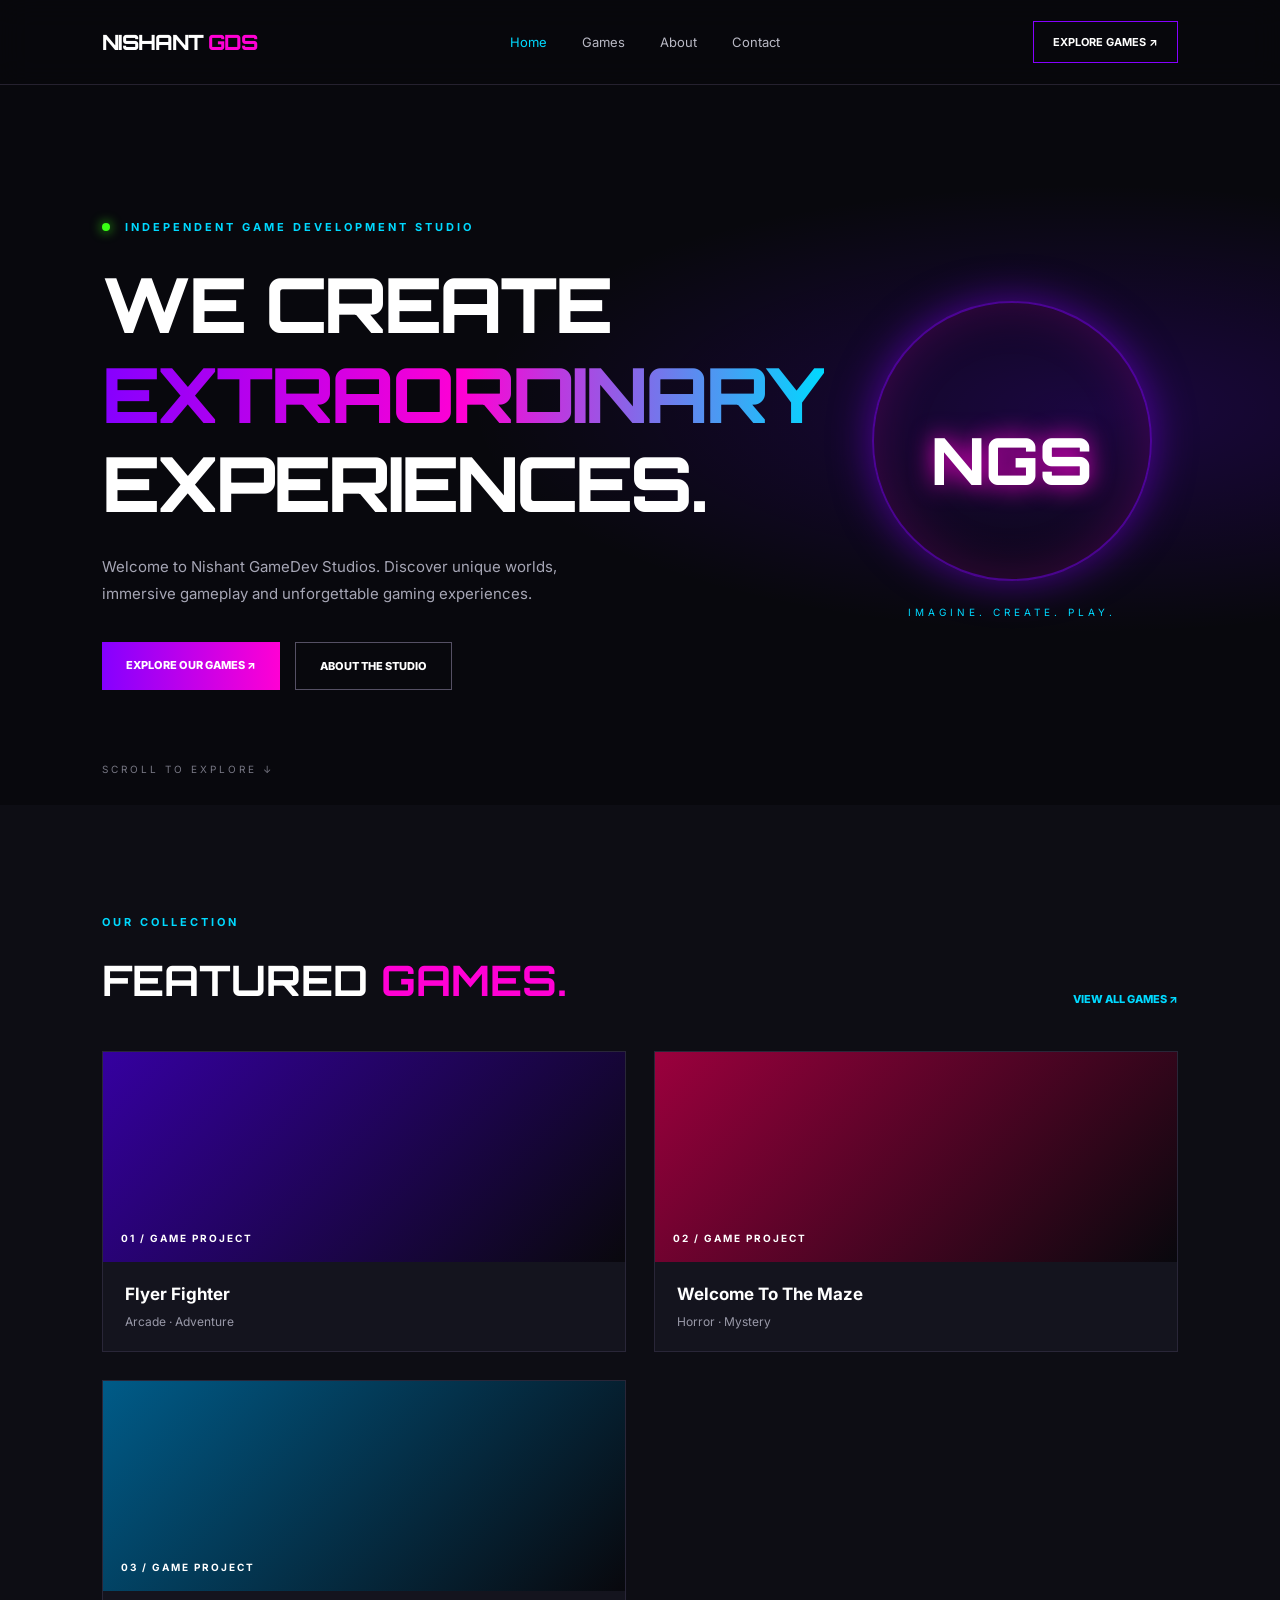
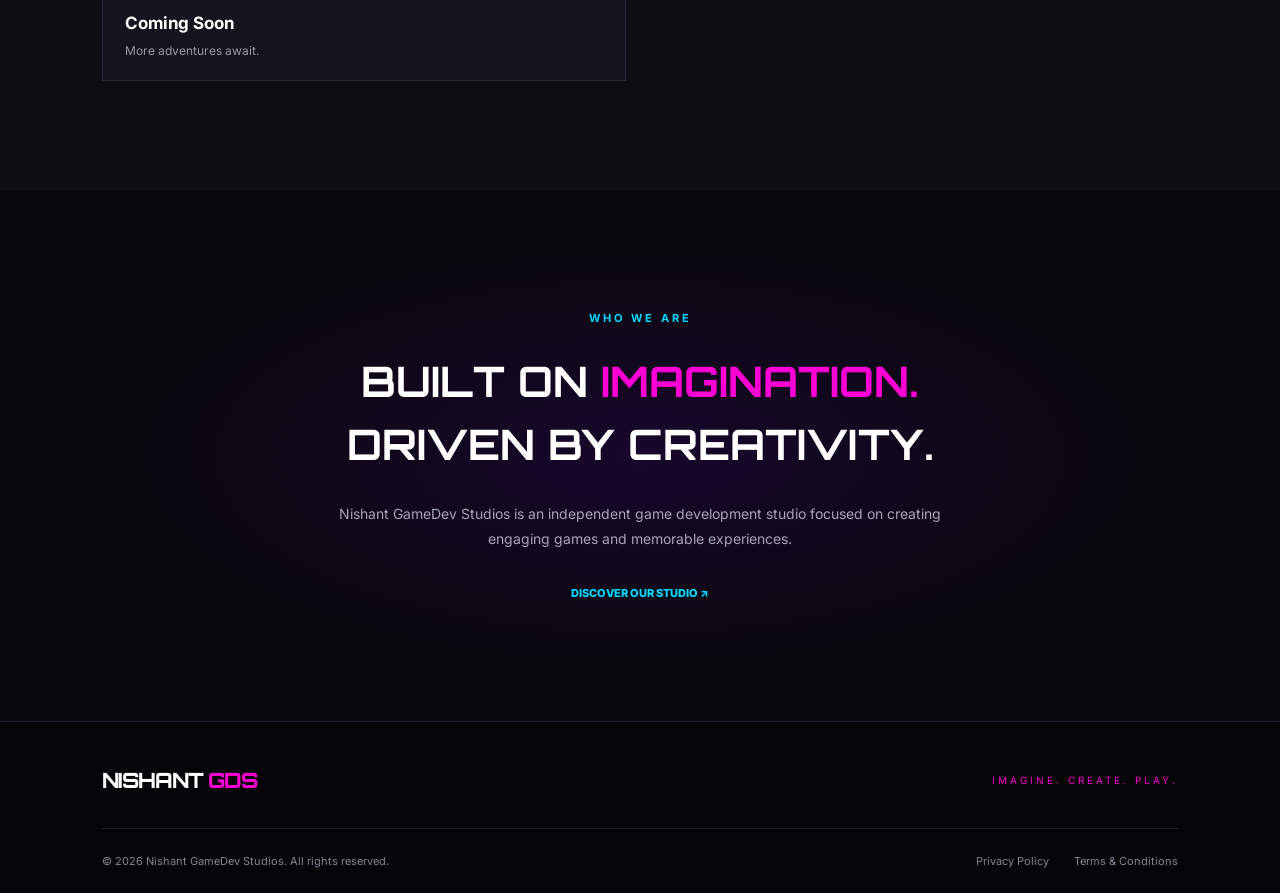
==== index.html @ 8010d28c "Add files via upload" ====
<!DOCTYPE html>
<html lang="en">

<head>
  <meta charset="UTF-8">
  <meta name="viewport" content="width=device-width, initial-scale=1.0">
  
  <title>Nishant GameDev Studios</title>
  
  <meta name="description" content="Nishant GameDev Studios - Creating unique worlds and unforgettable gaming experiences.">
  
  <link rel="stylesheet" href="style.css">
  
  <link rel="preconnect" href="https://fonts.googleapis.com">
  <link rel="preconnect" href="https://fonts.gstatic.com" crossorigin>
  
  <link href="https://fonts.googleapis.com/css2?family=Orbitron:wght@500;600;700;800&family=Inter:wght@400;500;600;700;800&display=swap" rel="stylesheet">
</head>

<body>
  
  <header class="navbar">
    
    <a href="index.html" class="logo">
      NISHANT<span>GDS</span>
    </a>
    
    <nav class="nav-links">
      <a href="index.html" class="active">Home</a>
      <a href="games.html">Games</a>
      <a href="about.html">About</a>
      <a href="contact.html">Contact</a>
    </nav>
    
    <a href="games.html" class="nav-button">
      EXPLORE GAMES ↗
    </a>
    
  </header>
  
  
  <main>
    
    <!-- HERO SECTION -->
    
    <section class="hero">
      
      <div class="hero-content">
        
        <p class="hero-label">
          <span class="status-dot"></span>
          INDEPENDENT GAME DEVELOPMENT STUDIO
        </p>
        
        <h1>
          WE CREATE<br>
          <span class="gradient-text">EXTRAORDINARY</span><br>
          EXPERIENCES.
        </h1>
        
        <p class="hero-description">
          Welcome to Nishant GameDev Studios.
          Discover unique worlds, immersive gameplay
          and unforgettable gaming experiences.
        </p>
        
        <div class="hero-buttons">
          
          <a href="games.html" class="primary-button">
            EXPLORE OUR GAMES ↗
          </a>
          
          <a href="about.html" class="secondary-button">
            ABOUT THE STUDIO
          </a>
          
        </div>
        
      </div>
      
      <div class="hero-decoration">
        
        <div class="glow-circle"></div>
        
        <div class="hero-symbol">NGS</div>
        
        <p>IMAGINE. CREATE. PLAY.</p>
        
      </div>
      
      <div class="scroll-indicator">
        SCROLL TO EXPLORE ↓
      </div>
      
    </section>
    
    
    <!-- FEATURED GAMES -->
    
    <section class="games-section" id="games">
      
      <div class="section-heading">
        
        <div>
          <p class="section-label">OUR COLLECTION</p>
          <h2>FEATURED <span>GAMES.</span></h2>
        </div>
        
        <a href="games.html" class="text-link">
          VIEW ALL GAMES ↗
        </a>
        
      </div>
      
      
      <div class="games-grid">
        
        <article class="game-card">
          
          <div class="game-image game-image-one">
            <span>01 / GAME PROJECT</span>
          </div>
          
          <div class="game-info">
            <h3>Flyer Fighter</h3>
            <p>Arcade · Adventure</p>
          </div>
          
        </article>
        
        
        <article class="game-card">
          
          <div class="game-image game-image-two">
            <span>02 / GAME PROJECT</span>
          </div>
          
          <div class="game-info">
            <h3>Welcome To The Maze</h3>
            <p>Horror · Mystery</p>
          </div>
          
        </article>
        
        
        <article class="game-card">
          
          <div class="game-image game-image-three">
            <span>03 / GAME PROJECT</span>
          </div>
          
          <div class="game-info">
            <h3>Coming Soon</h3>
            <p>More adventures await.</p>
          </div>
          
        </article>
        
      </div>
      
    </section>
    
    
    <!-- ABOUT SECTION -->
    
    <section class="about-section">
      
      <p class="section-label">WHO WE ARE</p>
      
      <h2>
        BUILT ON <span>IMAGINATION.</span><br>
        DRIVEN BY CREATIVITY.
      </h2>
      
      <p>
        Nishant GameDev Studios is an independent
        game development studio focused on creating
        engaging games and memorable experiences.
      </p>
      
      <a href="about.html" class="text-link">
        DISCOVER OUR STUDIO ↗
      </a>
      
    </section>
    
  </main>
  
  
  <!-- FOOTER -->
  
  <footer class="footer">
    
    <div class="footer-top">
      
      <a href="index.html" class="logo">
        NISHANT<span>GDS</span>
      </a>
      
      <p>IMAGINE. CREATE. PLAY.</p>
      
    </div>
    
    <div class="footer-bottom">
      
      <p>
        © 2026 Nishant GameDev Studios.
        All rights reserved.
      </p>
      
      <div class="footer-links">
        
        <a href="privacy-policy.html">
          Privacy Policy
        </a>
        
        <a href="terms.html">
          Terms & Conditions
        </a>
        
      </div>
      
    </div>
    
  </footer>
  
  
  <script src="script.js"></script>
  
</body>

</html>
---- style.css ----
/* =========================
   GLOBAL SETTINGS
========================= */


/* REMOVE MOBILE TAP HIGHLIGHT */




* {
    margin: 0;
    padding: 0;
    box-sizing: border-box;
}

html {
    scroll-behavior: smooth;
}

body {
    background: #08080D;
    color: #FFFFFF;
    font-family: 'Inter', sans-serif;
    overflow-x: hidden;
}

a {
    color: inherit;
    text-decoration: none;
}

:root {
    --purple: #8500FF;
    --pink: #FF00D4;
    --cyan: #00D9FF;
    --green: #39FF14;
    --background: #08080D;
}


/* =========================
   NAVIGATION
========================= */

.navbar {
    min-height: 85px;
    padding: 0 8%;
    display: flex;
    align-items: center;
    justify-content: space-between;
    background: rgba(8, 8, 13, 0.92);
    border-bottom: 1px solid #25212F;
    position: sticky;
    top: 0;
    z-index: 100;
    backdrop-filter: blur(15px);
}

.logo {
    font-family: 'Orbitron', sans-serif;
    font-size: 21px;
    font-weight: 800;
    letter-spacing: -1px;
}

.logo span {
    color: var(--pink);
    margin-left: 5px;
}

.nav-links {
    display: flex;
    gap: 35px;
}

.nav-links a {
    font-size: 13px;
    color: #B9B9C5;
    transition: 0.3s;
}

.nav-links a:hover,
.nav-links .active {
    color: var(--cyan);
}

.nav-button {
    padding: 13px 19px;
    border: 1px solid var(--purple);
    font-size: 11px;
    font-weight: 700;
    transition: 0.3s;
}

.nav-button:hover {
    background: var(--purple);
    box-shadow: 0 0 25px #8500FF80;
}


/* =========================
   HERO SECTION
========================= */

.hero {
    min-height: 680px;
    padding: 120px 8% 100px;
    position: relative;
    display: flex;
    align-items: center;
    overflow: hidden;

    background:
        radial-gradient(
            ellipse at 85% 45%,
            #6200FF35,
            transparent 40%
        );
}

.hero-content {
    max-width: 850px;
    position: relative;
    z-index: 2;
    animation: fadeUp 1s ease;
}

.hero-label,
.section-label {
    color: var(--cyan);
    font-size: 11px;
    font-weight: 700;
    letter-spacing: 3px;
    margin-bottom: 25px;
}

.status-dot {
    display: inline-block;
    width: 8px;
    height: 8px;
    background: var(--green);
    border-radius: 50%;
    margin-right: 9px;
    box-shadow: 0 0 12px var(--green);
}

.hero h1 {
    font-family: 'Orbitron', sans-serif;
    font-size: clamp(38px, 6vw, 76px);
    font-weight: 800;
    line-height: 1.18;
    letter-spacing: -3px;
}

.gradient-text {
    background: linear-gradient(
        90deg,
        #8500FF,
        #FF00D4,
        #00D9FF
    );

    background-clip: text;
    -webkit-background-clip: text;
    color: transparent;
}

.hero-description {
    max-width: 510px;
    color: #A6A6B5;
    line-height: 1.8;
    margin-top: 25px;
    font-size: 15px;
}

.hero-buttons {
    display: flex;
    gap: 15px;
    margin-top: 35px;
    flex-wrap: wrap;
}

.primary-button,
.secondary-button {
    padding: 16px 24px;
    font-size: 11px;
    font-weight: 800;
    transition: 0.3s;
}

.primary-button {
    background: linear-gradient(
        90deg,
        #8500FF,
        #FF00D4
    );
}

.primary-button:hover {
    box-shadow: 0 0 30px #FF00D480;
    transform: translateY(-3px);
}

.secondary-button {
    border: 1px solid #555064;
}

.secondary-button:hover {
    border-color: var(--cyan);
    color: var(--cyan);
}


/* =========================
   HERO DECORATION
========================= */

.hero-decoration {
    position: absolute;
    right: 10%;
    top: 30%;
    text-align: center;
    animation: float 5s ease-in-out infinite;
}

.glow-circle {
    width: 280px;
    height: 280px;
    border-radius: 50%;
    border: 2px solid #8500FF80;

    box-shadow:
        0 0 40px #8500FF80,
        inset 0 0 50px #FF00D430;
}

.hero-symbol {
    position: absolute;
    inset: 0;
    display: grid;
    place-items: center;
    font-family: 'Orbitron', sans-serif;
    font-size: 65px;
    font-weight: 800;
    color: white;
    text-shadow: 0 0 25px var(--pink);
}

.hero-decoration p {
    font-size: 10px;
    letter-spacing: 4px;
    color: var(--cyan);
    margin-top: 25px;
}

.scroll-indicator {
    position: absolute;
    bottom: 30px;
    left: 8%;
    color: #777784;
    font-size: 10px;
    letter-spacing: 3px;
}


/* =========================
   GAMES SECTION
========================= */

.games-section {
    padding: 110px 8%;
    background: #0D0D14;
}

.section-heading {
    display: flex;
    justify-content: space-between;
    align-items: end;
    margin-bottom: 45px;
    gap: 20px;
}

.section-heading h2,
.about-section h2 {
    font-family: 'Orbitron', sans-serif;
    font-size: clamp(25px, 4vw, 42px);
}

.section-heading h2 span,
.about-section h2 span {
    color: var(--pink);
}

.text-link {
    color: var(--cyan);
    font-size: 11px;
    font-weight: 800;
    transition: 0.3s;
}

.text-link:hover {
    color: var(--pink);
}

.games-grid {
    display: grid;
    grid-template-columns: repeat(3, 1fr);
    gap: 25px;
}

.game-card {
    background: #14141E;
    border: 1px solid #292638;
    transition: 0.3s;
    overflow: hidden;
}

.game-card:hover {
    transform: translateY(-8px);
    border-color: var(--purple);
    box-shadow: 0 10px 35px #8500FF25;
}

.game-image {
    height: 210px;
    display: flex;
    align-items: end;
    padding: 18px;
    background-size: cover;
    background-position: center;
}

.game-image span {
    font-size: 10px;
    letter-spacing: 2px;
    font-weight: 700;
    color: white;
}

.game-image-one {
    background: linear-gradient(135deg, #3500A0, #09080D);
}

.game-image-two {
    background: linear-gradient(135deg, #9B003D, #08080D);
}

.game-image-three {
    background: linear-gradient(135deg, #005B88, #08080D);
}

.game-info {
    padding: 22px;
}

.game-info h3 {
    font-size: 17px;
    margin-bottom: 10px;
}

.game-info p {
    color: #9999A8;
    font-size: 12px;
}


/* =========================
   ABOUT SECTION
========================= */

.about-section {
    padding: 120px 8%;
    text-align: center;

    background:
        radial-gradient(
            ellipse at center,
            #8500FF20,
            transparent 60%
        );
}

.about-section h2 {
    line-height: 1.5;
    margin-bottom: 25px;
}

.about-section h2 span {
    color: var(--pink);
}

.about-section > p:not(.section-label) {
    color: #A6A6B5;
    line-height: 1.8;
    max-width: 650px;
    margin: 0 auto 30px;
    font-size: 14px;
}


/* =========================
   FOOTER
========================= */

.footer {
    background: #050508;
    padding: 45px 8% 25px;
    border-top: 1px solid #25212F;
}

.footer-top,
.footer-bottom {
    display: flex;
    justify-content: space-between;
    align-items: center;
    gap: 20px;
}

.footer-top {
    padding-bottom: 35px;
}

.footer-top p {
    font-size: 10px;
    color: var(--pink);
    letter-spacing: 3px;
}

.footer-bottom {
    border-top: 1px solid #25212F;
    padding-top: 25px;
    flex-wrap: wrap;
}

.footer-bottom p,
.footer-links a, .copyright {
    color: #858592;
    font-size: 11px;
}

.footer-links {
    display: flex;
    gap: 25px;
}

.footer-links a:hover {
    color: var(--cyan);
}


/* =========================
   ANIMATIONS
========================= */

@keyframes fadeUp {

    from {
        opacity: 0;
        transform: translateY(35px);
    }

    to {
        opacity: 1;
        transform: translateY(0);
    }

}

@keyframes float {

    0%, 100% {
        transform: translateY(0);
    }

    50% {
        transform: translateY(-18px);
    }

}


/* SCROLL REVEAL */

.game-card,
.about-section,
.section-heading {
    opacity: 0;
    transform: translateY(25px);
    transition: opacity 0.8s ease, transform 0.8s ease;
}

.visible {
    opacity: 1;
    transform: translateY(0);
}


/* =========================
   RESPONSIVE DESIGN
========================= */

@media (max-width: 900px) {

    .hero-decoration {
        opacity: 0.2;
        right: 5%;
    }

    .games-grid {
        grid-template-columns: repeat(2, 1fr);
    }

}

@media (max-width: 650px) {

    .navbar {
        min-height: auto;
        padding: 20px 5%;
        flex-wrap: wrap;
        gap: 20px;
    }

    .nav-links {
        order: 3;
        width: 100%;
        justify-content: space-between;
        gap: 10px;
    }

    .nav-links a {
        font-size: 11px;
    }

    .nav-button {
        font-size: 9px;
        padding: 10px;
    }

    .hero {
        min-height: 650px;
        padding: 90px 6%;
    }

    .hero h1 {
        letter-spacing: -2px;
    }

    .hero-decoration {
        display: none;
    }

    .games-section {
        padding: 80px 6%;
    }

    .games-grid {
        grid-template-columns: 1fr;
    }

    .section-heading {
        align-items: start;
        flex-direction: column;
    }

    .about-section {
        padding: 90px 6%;
    }

    .footer {
        padding: 40px 6% 25px;
    }

    .footer-top,
    .footer-bottom {
        align-items: flex-start;
        flex-direction: column;
    }

}

/* ==================================
   RESPONSIVE DESIGN FIX
   MOBILE + TABLET + LAPTOP + DESKTOP
================================== */

html {
    width: 100%;
    overflow-x: hidden;
}

body {
    width: 100%;
    min-width: 0;
    overflow-x: hidden;
}

img {
    max-width: 100%;
    height: auto;
}

/* LAPTOP AND DESKTOP */

@media (min-width: 1100px) {

    .navbar {
        padding-left: 8%;
        padding-right: 8%;
    }

    .hero {
        min-height: 720px;
    }

    .hero-content {
        max-width: 750px;
    }

    .hero-decoration {
        right: 10%;
    }

    .games-grid {
        grid-template-columns: repeat(3, minmax(0, 1fr));
    }

}

/* TABLET */

@media (max-width: 900px) {

    .navbar {
        padding: 20px 4%;
    }

    .nav-links {
        gap: 15px;
    }

    .hero {
        padding: 100px 6%;
    }

    .hero-decoration {
        right: 3%;
        opacity: 0.15;
    }

    .hero h1 {
        font-size: clamp(38px, 7vw, 60px);
    }

    .games-grid {
        grid-template-columns: repeat(2, minmax(0, 1fr));
    }

}


/* =========================
   MOBILE NAVIGATION
========================= */

.menu-toggle {
    display: none;
    appearance: none;
    -webkit-appearance: none;
    background: #08080D;
    border: 1px solid var(--cyan);
    color: var(--cyan);
    font-size: 25px;
    width: 44px;
    height: 44px;
    border-radius: 8px;
    cursor: pointer;
}

/* =========================
   MOBILE
========================= */

@media (max-width: 600px) {

    body {
        font-size: 14px;
    }

    .navbar {
        width: 100%;
        padding: 18px 5%;
        display: flex;
        flex-wrap: wrap;
        justify-content: space-between;
        align-items: center;
        gap: 15px;
    }

    .logo {
        font-size: 17px;
    }

    .menu-toggle {
        display: block;
        margin-left: auto;
    }

    .nav-button {
        display: none;
    }

    .nav-links {
        width: 100%;
        display: none;
        flex-direction: column;
        gap: 0;
        order: 3;
        padding: 10px 0;
    }

    .nav-links.show {
        display: flex;
    }

    .nav-links a {
        font-size: 13px;
        padding: 14px 5px;
        border-bottom: 1px solid #25212F;
    }

    .hero {
        width: 100%;
        min-height: 620px;
        padding: 85px 6% 100px;
        display: block;
    }

    .hero-content {
        width: 100%;
        max-width: 100%;
    }

    .hero-label {
        font-size: 9px;
        letter-spacing: 1.5px;
        line-height: 1.7;
    }

    .hero h1 {
        font-size: clamp(30px, 9vw, 45px);
        letter-spacing: -1.5px;
        line-height: 1.3;
        overflow-wrap: anywhere;
    }

    .hero-description {
        font-size: 13px;
        line-height: 1.8;
        max-width: 100%;
    }

    .hero-buttons {
        flex-direction: column;
        align-items: stretch;
    }

    .primary-button,
    .secondary-button {
        text-align: center;
        width: 100%;
    }

    .hero-decoration {
        display: none;
    }

    .scroll-indicator {
        left: 6%;
        font-size: 9px;
    }

    .games-section {
        padding: 75px 6%;
    }

    .section-heading {
        display: flex;
        flex-direction: column;
        align-items: flex-start;
        gap: 20px;
    }

    .section-heading h2,
    .about-section h2 {
        font-size: clamp(23px, 7vw, 32px);
    }

    .games-grid {
        grid-template-columns: minmax(0, 1fr);
        gap: 20px;
    }

    .game-image {
        height: 200px;
    }

    .game-info h3 {
        font-size: 16px;
    }

    .about-section {
        padding: 80px 6%;
    }

    .about-section > p:not(.section-label) {
        font-size: 13px;
    }

    .footer {
        padding: 40px 6% 25px;
    }

    .footer-top,
    .footer-bottom {
        flex-direction: column;
        align-items: flex-start;
        gap: 20px;
    }

    .footer-links {
        flex-wrap: wrap;
        gap: 15px;
    }
}

/* =========================
   SMALL MOBILE PHONES
========================= */

@media (max-width: 360px) {

    .logo {
        font-size: 14px;
    }

    .nav-links a {
        font-size: 12px;
    }

    .hero h1 {
        font-size: 29px;
    }

}



/* =========================
   GAMES PAGE
========================= */

.games-hero {
    min-height: 340px;
    padding: 110px 20px 70px;
    text-align: center;
    display: flex;
    flex-direction: column;
    align-items: center;
    justify-content: center;
    background:
        radial-gradient(circle at 50% 30%, #8500ff35, transparent 55%),
        #080810;
}

.games-hero h1 {
    font-family: 'Orbitron', sans-serif;
    font-size: clamp(42px, 8vw, 76px);
    margin: 18px 0;
}

.games-hero h1 span,
.games-heading h2 span {
    color: #ff00d4;
}

.games-hero > p:last-child {
    color: #aaa;
    max-width: 550px;
    line-height: 1.8;
}

.games-container {
    max-width: 1200px;
    margin: auto;
    padding: 75px 25px 100px;
}

.games-heading {
    text-align: center;
    margin-bottom: 45px;
}

.games-heading h2 {
    font-family: 'Orbitron', sans-serif;
    font-size: clamp(24px, 5vw, 38px);
    margin-top: 15px;
}

.games-grid {
    display: grid;
    grid-template-columns: repeat(2, minmax(0, 1fr));
    gap: 28px;
}

.project-card {
    background: #11111c;
    border: 1px solid #ffffff15;
    border-radius: 18px;
    overflow: hidden;
    transition: 0.35s ease;
}

.project-card:hover {
    transform: translateY(-8px);
    border-color: #a000ff;
    box-shadow: 0 15px 40px #8500ff20;
}

.project-art {
    min-height: 250px;
    padding: 25px;
    display: flex;
    flex-direction: column;
    justify-content: center;
    position: relative;
    overflow: hidden;
}

.project-art h2 {
    font-family: 'Orbitron', sans-serif;
    font-size: clamp(30px, 5vw, 48px);
    line-height: 1.15;
    margin: 20px 0 5px;
    position: relative;
    z-index: 1;
}

.project-art p {
    font-size: 12px;
    letter-spacing: 4px;
    font-weight: 700;
    position: relative;
    z-index: 1;
}

.art-tag {
    font-size: 10px;
    letter-spacing: 2px;
    font-weight: 800;
    width: fit-content;
    padding: 9px 12px;
    border: 1px solid #ffffff65;
    border-radius: 30px;
    position: relative;
    z-index: 1;
}

.flyer-art {
    background:
        radial-gradient(circle at 80% 20%, #00d9ff, transparent 25%),
        linear-gradient(135deg, #2500a8, #8500ff 55%, #080810);
}

.maze-art {
    background:
        radial-gradient(circle at 80% 20%, #ff00d455, transparent 35%),
        linear-gradient(135deg, #10001e, #4b005c, #080810);
}

.upcoming-art {
    background:
        radial-gradient(circle at 80% 20%, #39ff1455, transparent 35%),
        linear-gradient(135deg, #003c40, #006b78, #080810);
}

.project-info {
    padding: 25px;
}

.project-status {
    display: inline-block;
    font-size: 10px;
    font-weight: 800;
    letter-spacing: 1.5px;
    padding: 8px 11px;
    border-radius: 5px;
    margin-bottom: 15px;
}

.released {
    color: #39ff14;
    background: #39ff1418;
}

.development {
    color: #00d9ff;
    background: #00d9ff18;
}

.upcoming {
    color: #ff00d4;
    background: #ff00d418;
}

.project-info h3 {
    font-family: 'Orbitron', sans-serif;
    font-size: 19px;
    margin-bottom: 12px;
}

.project-info > p {
    color: #aaa;
    font-size: 14px;
    line-height: 1.8;
    min-height: 75px;
}

.project-meta {
    display: flex;
    flex-wrap: wrap;
    gap: 10px;
    margin-top: 20px;
}

.project-meta span {
    color: #ccc;
    background: #ffffff0c;
    border: 1px solid #ffffff18;
    padding: 8px 12px;
    border-radius: 30px;
    font-size: 11px;
}

/* RESPONSIVE GAMES PAGE */

@media (max-width: 700px) {
    .games-hero {
        min-height: 300px;
        padding: 90px 20px 55px;
    }

    .games-container {
        padding: 55px 16px 70px;
    }

    .games-grid {
        grid-template-columns: 1fr;
        gap: 22px;
    }

    .project-art {
        min-height: 220px;
    }

    .project-info > p {
        min-height: auto;
    }
}


/* ABOUT PAGE */

.about-hero {
    text-align: center;
    padding: 100px 20px 70px;
}

.about-hero h1,
.studio-intro h2,
.tech-section h2 {
    font-family: 'Orbitron', sans-serif;
    font-size: clamp(28px, 5vw, 48px);
    margin: 18px 0;
}

.about-hero h1 span,
.studio-intro h2 span,
.tech-section h2 span {
    color: #FF00D4;
}

.eyebrow {
    color: #00D9FF;
    letter-spacing: 3px;
    font-size: 12px;
}

.about-hero p:last-child {
    color: #aaa;
}

.studio-intro {
    max-width: 850px;
    margin: auto;
    padding: 50px 25px;
    text-align: center;
}

.studio-intro p {
    color: #bbb;
    line-height: 1.9;
    font-size: 16px;
}

.studio-values {
    display: grid;
    grid-template-columns: repeat(3, 1fr);
    gap: 22px;
    padding: 50px 7%;
}

.value-card {
    background: #11111c;
    border: 1px solid #29243b;
    border-radius: 16px;
    padding: 30px;
    transition: 0.3s;
}

.value-card:hover {
    transform: translateY(-8px);
    border-color: #FF00D4;
}

.value-card h2 {
    color: #8500FF;
    font-family: 'Orbitron', sans-serif;
}

.value-card h3 {
    color: #00D9FF;
    font-family: 'Orbitron', sans-serif;
    font-size: 17px;
}

.value-card p {
    color: #aaa;
    line-height: 1.7;
}

.tech-section {
    text-align: center;
    padding: 70px 20px;
}

.tech-list {
    display: flex;
    flex-wrap: wrap;
    justify-content: center;
    gap: 15px;
    margin-top: 35px;
}

.tech-list div {
    background: #171322;
    border: 1px solid #8500FF;
    color: #fff;
    padding: 15px 25px;
    border-radius: 10px;
    font-family: 'Orbitron', sans-serif;
    font-size: 13px;
}

@media (max-width: 700px) {
    .studio-values {
        grid-template-columns: 1fr;
        padding: 30px 20px;
    }

    .about-hero {
        padding-top: 65px;
    }
}

/* ABOUT PAGE TITLE FIX */

.about-hero h1 {
    font-family: 'Orbitron', sans-serif;
    font-size: clamp(32px, 6vw, 65px);
    font-weight: 800;
    line-height: 1.25;
    letter-spacing: -2px;
}

.about-hero > p:last-child {
    max-width: 550px;
    margin: 20px auto 0;
    color: #A6A6B5;
    line-height: 1.8;
}

/* =========================
   CONTACT PAGE
========================= */

.contact-page {
    padding: 80px 8%;
    min-height: 75vh;
}

.contact-hero {
    text-align: center;
    padding: 50px 0 80px;
}

.contact-hero h1 {
    font-family: 'Orbitron', sans-serif;
    font-size: clamp(32px, 6vw, 65px);
    line-height: 1.3;
    margin-top: 20px;
}

.contact-hero > p:last-child {
    color: #A6A6B5;
    max-width: 500px;
    margin: 20px auto 0;
    line-height: 1.8;
}

.contact-container {
    display: grid;
    grid-template-columns: 1fr 1fr;
    gap: 60px;
    max-width: 1100px;
    margin: auto;
}

.contact-info h2,
.contact-form-box h2 {
    font-family: 'Orbitron', sans-serif;
    font-size: 25px;
    line-height: 1.5;
    margin: 15px 0;
}

.contact-info > p:not(.hero-label),
.contact-form-box > p {
    color: #A6A6B5;
    line-height: 1.8;
}

.contact-highlight {
    display: flex;
    gap: 18px;
    margin-top: 35px;
    align-items: flex-start;
}

.contact-highlight > span {
    color: var(--cyan);
    font-size: 25px;
}

.contact-highlight h3 {
    font-size: 16px;
    margin-bottom: 8px;
}

.contact-highlight p {
    color: #A6A6B5;
    font-size: 13px;
    line-height: 1.7;
}

.contact-form-box {
    background: #11111A;
    border: 1px solid #292638;
    border-radius: 15px;
    padding: 35px;
}

.contact-form-box form {
    display: flex;
    flex-direction: column;
    margin-top: 25px;
}

.contact-form-box label {
    font-size: 13px;
    margin: 15px 0 9px;
    color: #D8D8E5;
}

.contact-form-box input,
.contact-form-box textarea {
    width: 100%;
    padding: 14px;
    background: #090910;
    border: 1px solid #302C40;
    border-radius: 7px;
    color: white;
    font-family: 'Inter', sans-serif;
    font-size: 14px;
    outline: none;
}

.contact-form-box input:focus,
.contact-form-box textarea:focus {
    border-color: var(--cyan);
    box-shadow: 0 0 12px #00E5FF25;
}

.contact-form-box textarea {
    resize: vertical;
}

.contact-submit {
    margin-top: 22px;
    padding: 16px;
    background: var(--purple);
    color: white;
    border: none;
    border-radius: 7px;
    font-weight: 800;
    cursor: pointer;
    transition: 0.3s;
}

.contact-submit:hover {
    box-shadow: 0 0 25px #8500FF80;
    transform: translateY(-3px);
}

#formStatus {
    margin-top: 15px;
    font-size: 13px;
    color: var(--cyan);
    line-height: 1.6;
}

@media (max-width: 750px) {
    .contact-page {
        padding: 45px 6%;
    }

    .contact-hero {
        padding: 35px 0 55px;
    }

    .contact-container {
        grid-template-columns: 1fr;
        gap: 40px;
    }

    .contact-form-box {
        padding: 24px;
    }
}



/* =========================
   LEGAL PAGES
========================= */

.legal-page {
    padding: 70px 8%;
}

.legal-hero {
    text-align: center;
    padding: 40px 0 65px;
}

.legal-hero h1 {
    font-family: 'Orbitron', sans-serif;
    font-size: clamp(30px, 6vw, 60px);
    margin: 20px 0;
    line-height: 1.3;
}

.legal-hero > p:last-child {
    color: #9292A5;
    font-size: 13px;
}

.legal-content {
    max-width: 850px;
    margin: auto;
    padding: 35px;
    background: #11111A;
    border: 1px solid #292638;
    border-radius: 14px;
}

.legal-content h2 {
    font-family: 'Orbitron', sans-serif;
    font-size: 17px;
    margin: 30px 0 12px;
    color: var(--cyan);
}

.legal-content h2:first-child {
    margin-top: 0;
}

.legal-content p,
.legal-content li {
    color: #B4B4C2;
    font-size: 14px;
    line-height: 1.9;
}

.legal-content ul {
    padding-left: 22px;
}

.legal-content a {
    color: var(--pink);
}

@media (max-width: 600px) {
    .legal-page {
        padding: 40px 5%;
    }

    .legal-content {
        padding: 22px;
    }

    .legal-content h2 {
        font-size: 15px;
    }
}

/* REMOVE MOBILE TAP HIGHLIGHT */

* {
    -webkit-tap-highlight-color: transparent;
}
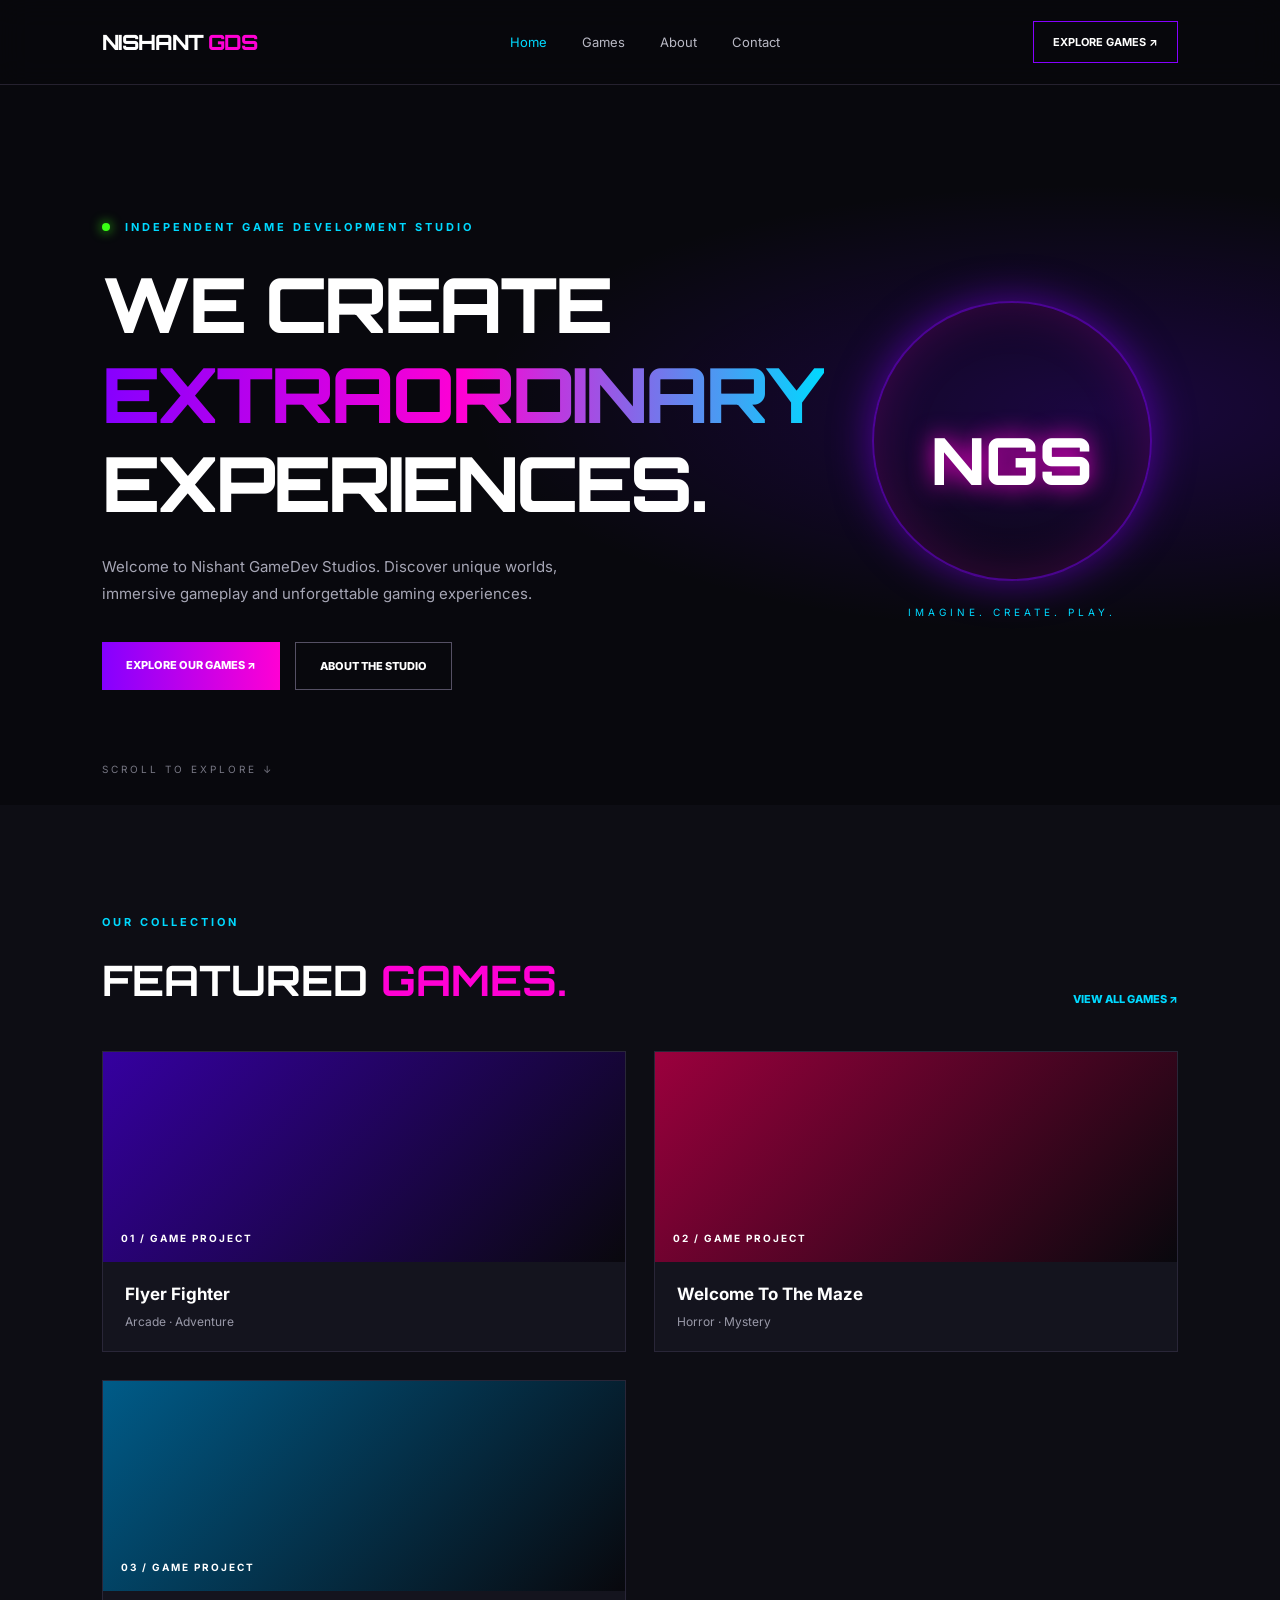
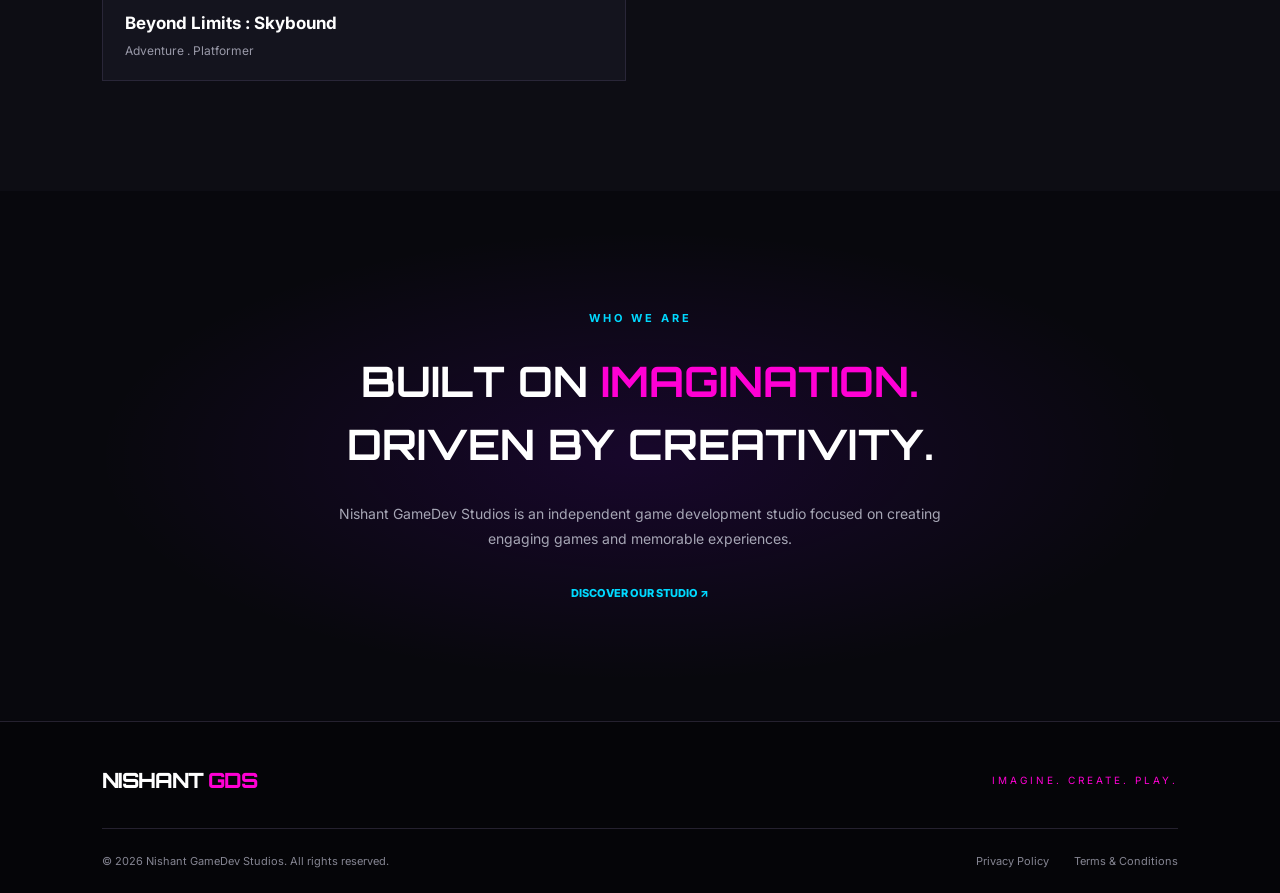
==== commit fb77ebad: "Update index.html" ====
--- a/index.html
+++ b/index.html
@@ -150,8 +150,8 @@
           </div>
           
           <div class="game-info">
-            <h3>Coming Soon</h3>
-            <p>More adventures await.</p>
+            <h3>Beyond Limits : Skybound</h3>
+            <p>Adventure . Platformer</p>
           </div>
           
         </article>
@@ -229,4 +229,4 @@
   
 </body>
 
-</html>+</html>
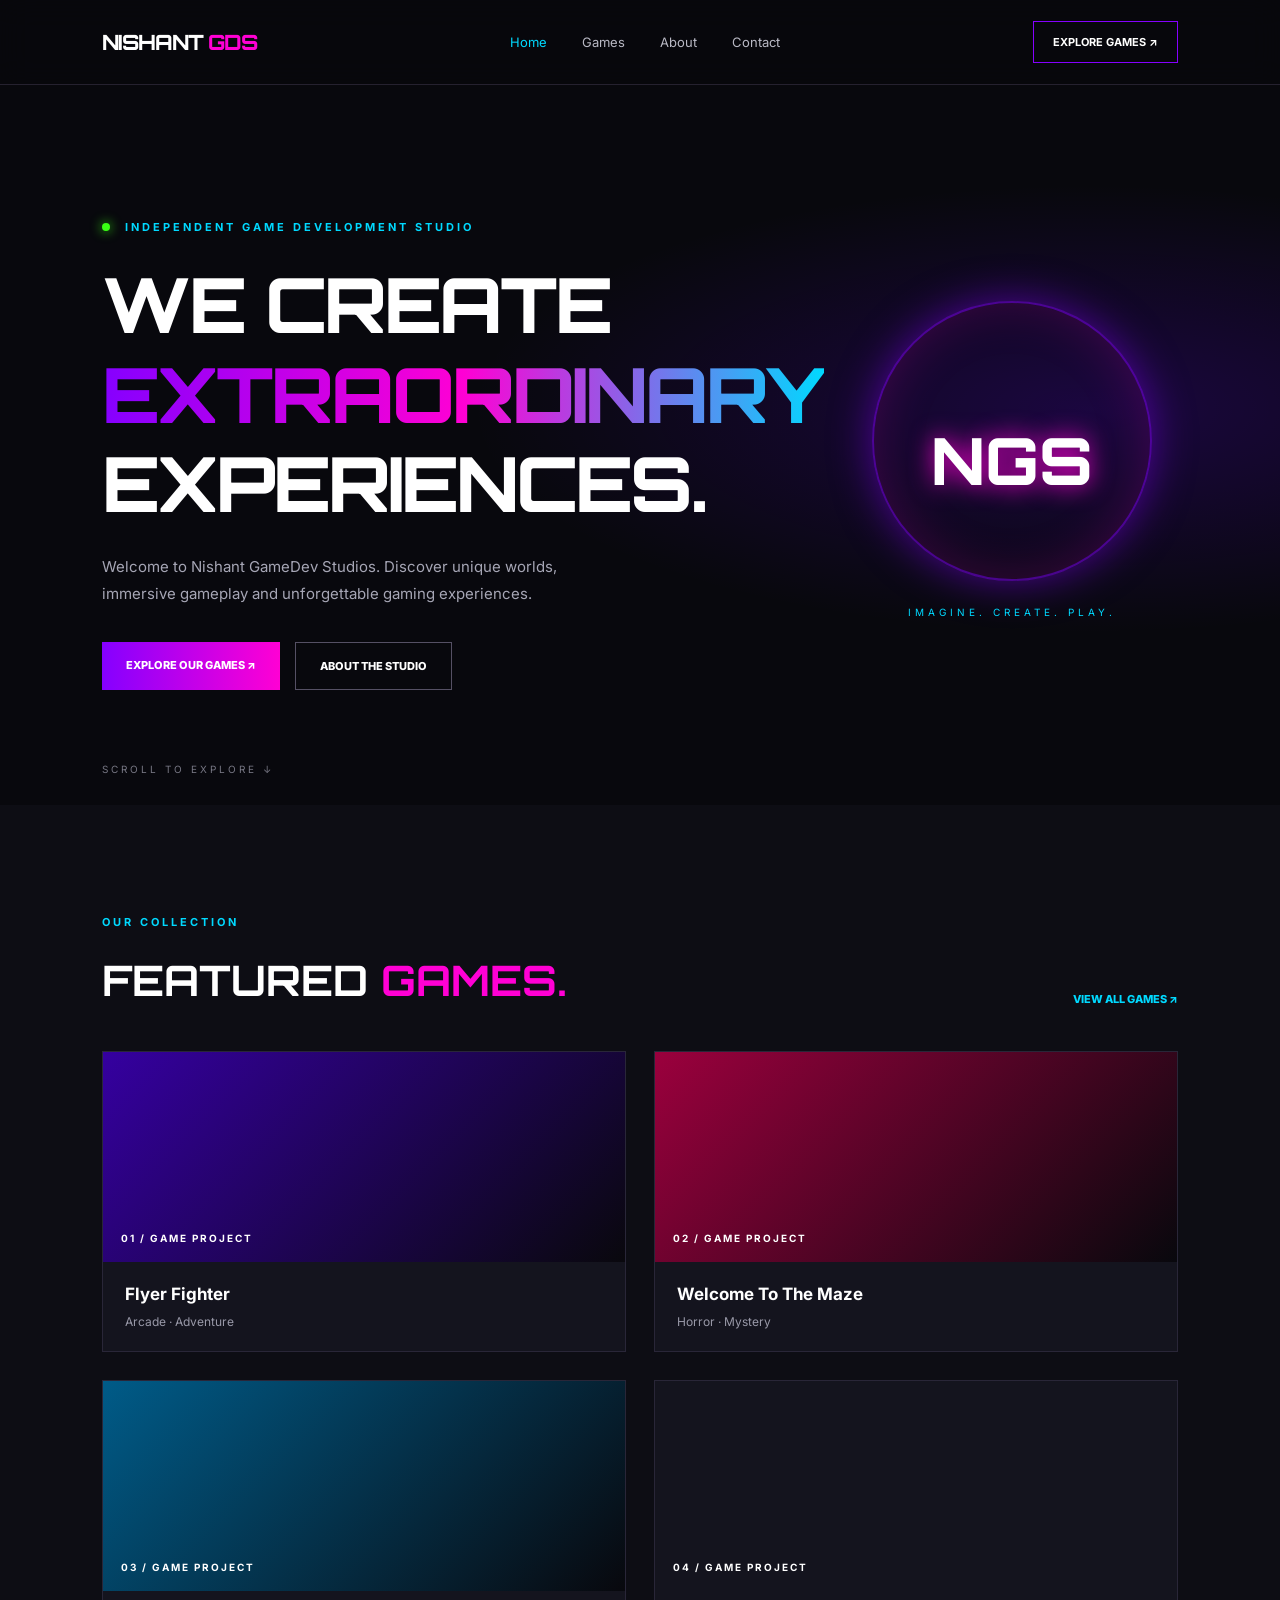
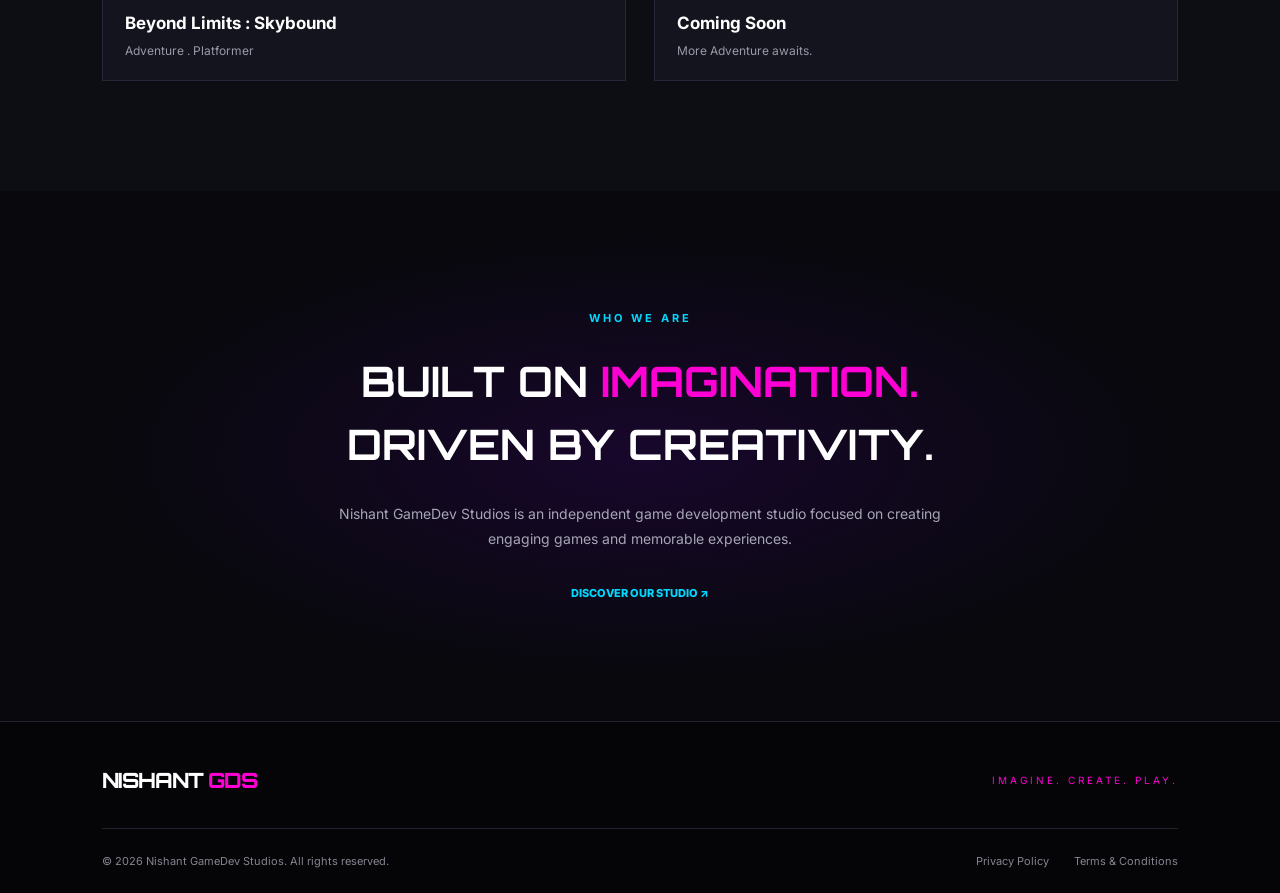
==== commit 7fd96c54: "Update index.html" ====
--- a/index.html
+++ b/index.html
@@ -112,7 +112,7 @@
         
       </div>
       
-      
+      <!--Flyer Fighter-->
       <div class="games-grid">
         
         <article class="game-card">
@@ -128,7 +128,7 @@
           
         </article>
         
-        
+        <!--Welcome to the Maze-->
         <article class="game-card">
           
           <div class="game-image game-image-two">
@@ -142,16 +142,30 @@
           
         </article>
         
-        
-        <article class="game-card">
-          
-          <div class="game-image game-image-three">
-            <span>03 / GAME PROJECT</span>
+          <!--Beyond Limits : Skybound-->
+        <article class="game-card">
+
+            <div class="game-image game-image-three">
+                <span>03 / GAME PROJECT</span>
+            </div>
+
+            <div class="game-info">
+                <h3>Beyond Limits : Skybound</h3>
+                <p>Adventure . Platformer</p>
+            </div>
+
+        </article>
+
+          <!--Upcoming Game-->
+        <article class="game-card">
+          
+          <div class="game-image game-image-four">
+            <span>04 / GAME PROJECT</span>
           </div>
           
           <div class="game-info">
-            <h3>Beyond Limits : Skybound</h3>
-            <p>Adventure . Platformer</p>
+            <h3>Coming Soon</h3>
+            <p>More Adventure awaits.</p>
           </div>
           
         </article>
